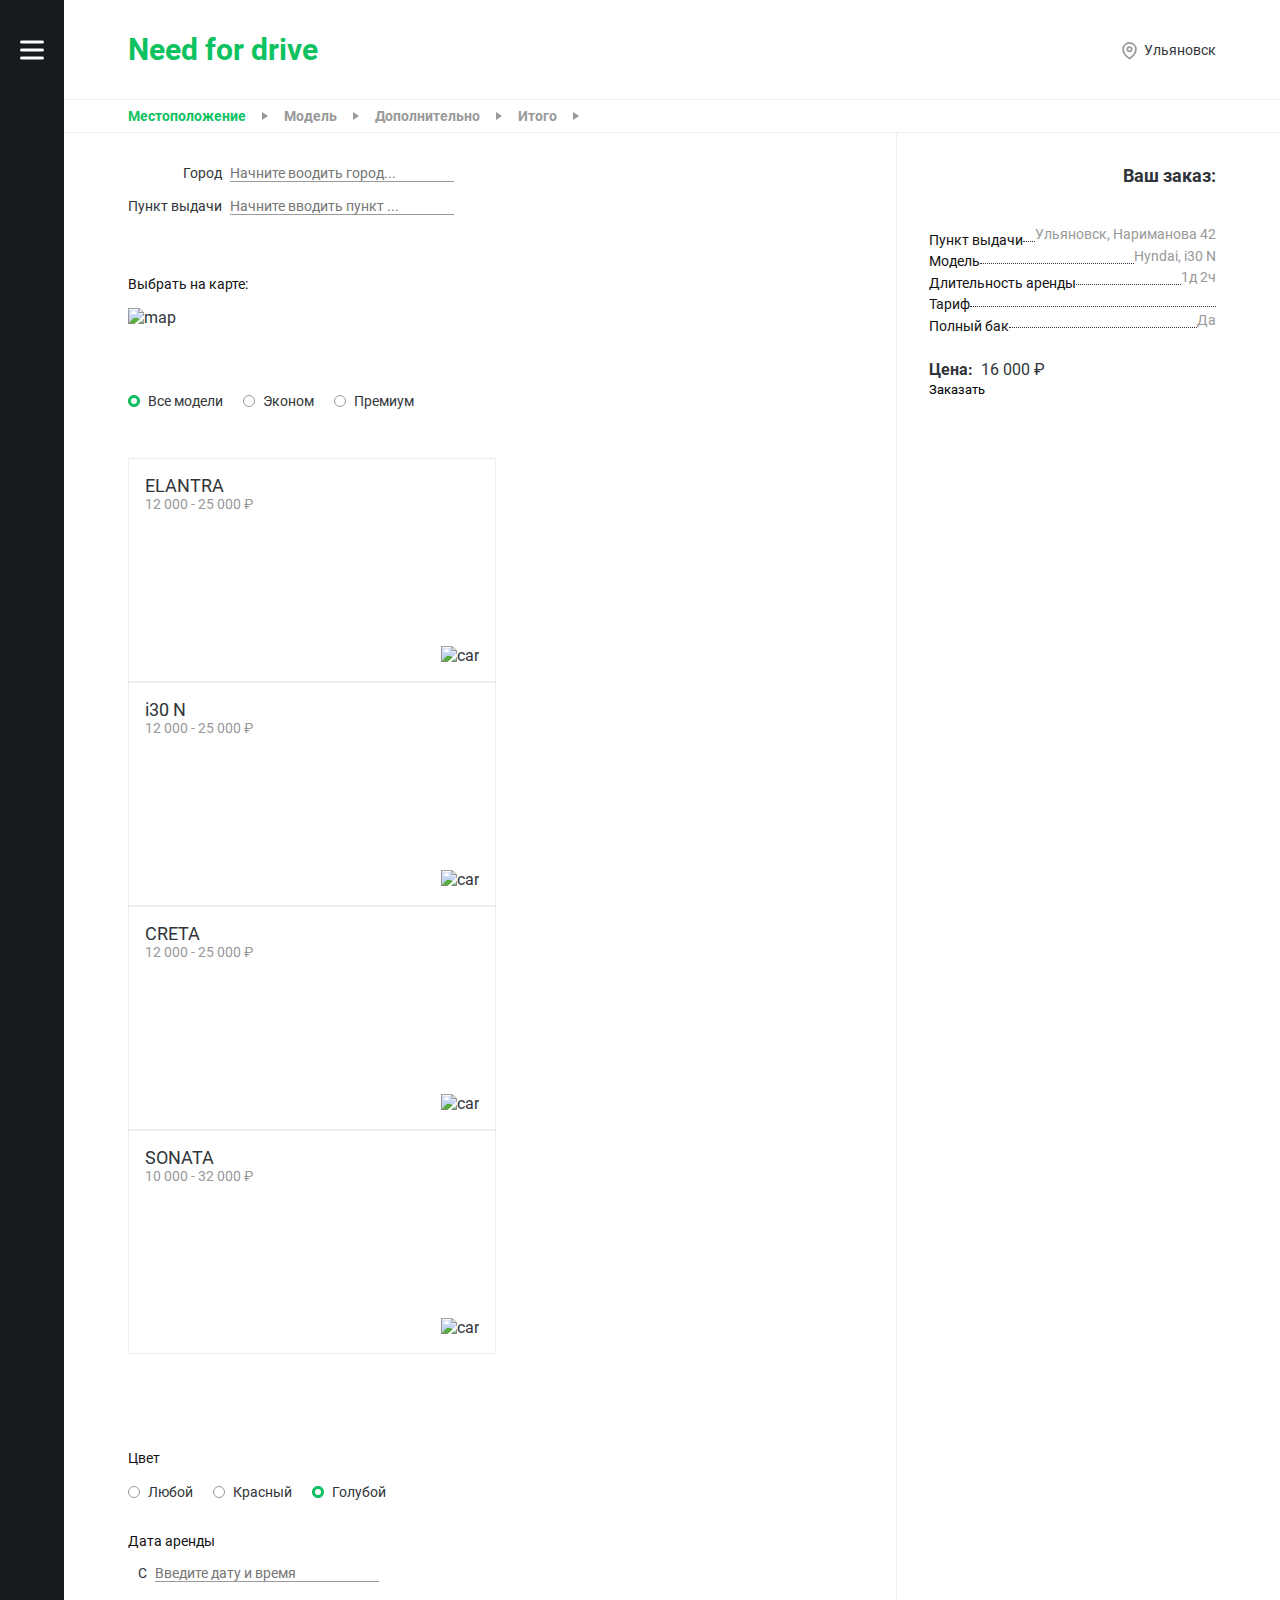
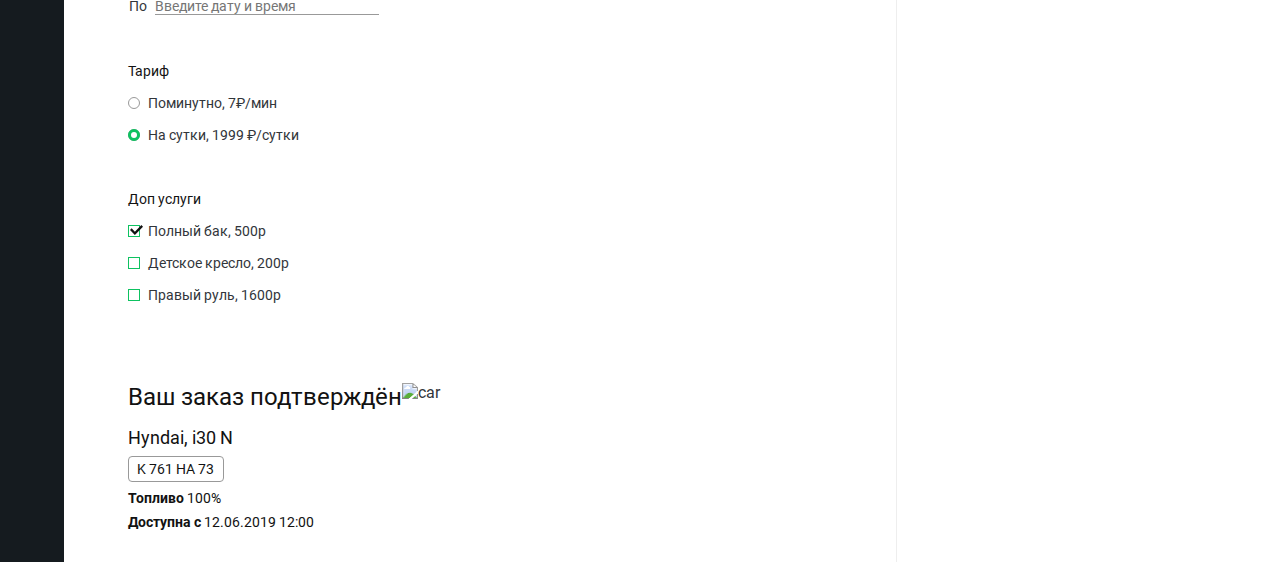
==== order.html @ 5c51f8cb "adding my files to my repository" ====
<!DOCTYPE html>
<html lang="ru">
  <head>
    <meta charset="UTF-8">
    <meta name="viewport" content="width=device-width, initial-scale=1.0">
    <meta http-equiv="X-UA-Compatible" content="ie=edge">
    <link href="./assets/images/favicon.ico" rel="shortcut icon" type="image/x-icon">
    <title>Сar sharing</title>
    <link rel="stylesheet" href="/./assets/styles/main.css">
  </head>
  <body>
    <div class="page">
      <div class="container">
        <div class="order">
          <div class="menu order__menu">
            <div class="menu__burger"><a class="menu__burger-button" href="#"><span class="menu__burger-lines"></span></a>
              <nav class="menu__burger-nav">
              </nav>
              <div class="menu__burger-overlay"></div>
            </div>
            <button class="menu__language-btn">
              <div class="menu__language"></div>
            </button>
          </div>
          <div class="order__main">
            <div class="header order__header">
              <div class="header__wrap">
                <div class="header__name">Need for drive</div>
                <div class="header__location-wrap">
                  <svg class="header__location-icon">
                    <use xlink:href="/./assets/sprite.svg#location-usage"></use>
                  </svg>
                  <div class="header__location">Ульяновск</div>
                </div>
              </div>
            </div>
            <div class="step order__step">
              <div class="step__wrapper"><a class="step__name step__name--active">Местоположение</a>
                <svg class="step__pointer">
                  <use xlink:href="/./assets/sprite.svg#Pointer-usage"></use>
                </svg>
              </div>
              <div class="step__wrapper"><a class="step__name">Модель</a>
                <svg class="step__pointer">
                  <use xlink:href="/./assets/sprite.svg#Pointer-usage"></use>
                </svg>
              </div>
              <div class="step__wrapper"><a class="step__name">Дополнительно</a>
                <svg class="step__pointer">
                  <use xlink:href="/./assets/sprite.svg#Pointer-usage"></use>
                </svg>
              </div>
              <div class="step__wrapper"><a class="step__name">Итого</a>
                <svg class="step__pointer">
                  <use xlink:href="/./assets/sprite.svg#Pointer-usage"></use>
                </svg>
              </div>
            </div>
            <div class="order__sections">
              <div class="search order__search">
                <div class="search__step search__step--active">
                  <form class="search__form-location">
                    <label>Город
                      <input class="search__city" type="search" placeholder="Начните воодить город..." name="city">
                    </label>
                    <label>Пункт выдачи
                      <input class="search__point" type="search" placeholder="Начните вводить пункт ..." name="point">
                    </label>
                  </form>
                  <div class="search__map-wrp">
                    <p class="search__map-text">Выбрать на карте:</p>
                    <div class="image search__map"><img src="source/static/assets/images/carsharing/map.png" alt="map "></div>
                  </div>
                </div>
                <div class="search__step">
                  <form class="search__form-car">
                    <input class="radio" type="radio" name="car" value="Все модели" id="all car" checked>
                    <label for="all car">Все модели</label>
                    <input class="radio" type="radio" name="car" value="Эконом" id="econom">
                    <label for="econom">Эконом</label>
                    <input class="radio" type="radio" name="car" value="Премиум" id="premium">
                    <label for="premium">Премиум</label>
                  </form>
                  <div class="search__catalog">
                    <div class="search__car">
                      <div class="search__car-name">ELANTRA</div>
                      <div class="search__car-price">12 000 - 25 000 ₽</div>
                      <div class="image search__car-image"><img src="source/static/assets/images/carsharing/catalog/image 1.png" alt="car"></div>
                    </div>
                    <div class="search__car">
                      <div class="search__car-name">i30 N</div>
                      <div class="search__car-price">12 000 - 25 000 ₽</div>
                      <div class="image search__car-image"><img src="source/static/assets/images/carsharing/catalog/image 2.png" alt="car"></div>
                    </div>
                    <div class="search__car">
                      <div class="search__car-name">CRETA</div>
                      <div class="search__car-price">12 000 - 25 000 ₽</div>
                      <div class="image search__car-image"><img src="source/static/assets/images/carsharing/catalog/image 3.png" alt="car"></div>
                    </div>
                    <div class="search__car">
                      <div class="search__car-name">SONATA</div>
                      <div class="search__car-price">10 000 - 32 000 ₽</div>
                      <div class="image search__car-image"><img src="source/static/assets/images/carsharing/catalog/image 4.png" alt="car"></div>
                    </div>
                  </div>
                </div>
                <div class="search__step">
                  <form class="search__additional">
                    <p>Цвет</p>
                    <div class="search__color">
                      <input class="radio" type="radio" name="color" value="Любой" id="all color">
                      <label for="all color">Любой</label>
                      <input class="radio" type="radio" name="color" value="Красный" id="red">
                      <label for="red">Красный</label>
                      <input class="radio" type="radio" name="color" value="Голубой" id="blue" checked>
                      <label for="blue">Голубой</label>
                    </div>
                    <p>Дата аренды</p>
                    <div class="search__date">
                      <label>C
                        <input class="search__city" type="datetime" placeholder="Введите дату и время" name="start">
                      </label>
                      <label>По
                        <input class="search__point" type="datetime" placeholder="Введите дату и время" name="finish">
                      </label>
                    </div>
                    <p>Тариф</p>
                    <div class="search__tariff"> 
                      <input class="radio" type="radio" name="tariff" value="Минутный" id="min">
                      <label for="min">Поминутно, 7₽/мин</label>
                      <input class="radio" type="radio" name="tariff" value="По суточно" id="day" checked>
                      <label for="day">На сутки, 1999 ₽/сутки</label>
                    </div>
                    <p>Доп услуги</p>
                    <div class="search__service">
                      <input class="checkbox" type="checkbox" id="full tank" checked>
                      <label for="full tank">Полный бак, 500р</label>
                      <input class="checkbox" type="checkbox" id="baby chair">
                      <label for="baby chair">Детское кресло, 200р</label>
                      <input class="checkbox" type="checkbox" id="right wheel">
                      <label for="right wheel">Правый руль, 1600р</label>
                    </div>
                  </form>
                </div>
                <div class="search__step">
                  <div class="search__order">
                    <div class="search__order-wrapper">
                      <div class="search__order-confirmation">Ваш заказ подтверждён</div>
                      <div class="search__order-model">Hyndai, i30 N</div>
                      <div class="search__order-number">K 761 HA 73</div>
                      <div class="search__order-tank"><b>Топливо</b> 100%</div>
                      <div class="search__order-date"><b>Доступна с</b> 12.06.2019 12:00</div>
                    </div>
                    <div class="image search__order-image"><img src="source/static/assets/images/carsharing/catalog/image 2.png" alt="car"></div>
                  </div>
                </div>
              </div>
              <div class="conclusion order__conclusion">
                <div class="conclusion__title">Ваш заказ:</div>
                <ul>
                  <div class="conclusion__items">
                    <li><span class="conclusion__item">Пункт выдачи</span><span class="conclusion__location">Ульяновск, Нариманова 42</span></li>
                    <li><span class="conclusion__item">Модель</span><span class="conclusion__model">Hyndai, i30 N</span></li>
                    <li><span class="conclusion__item">Длительность аренды</span><span class="conclusion__time">1д 2ч</span></li>
                    <li><span class="conclusion__item">Тариф</span><span class="conclusion__tariff"></span></li>
                    <li><span class="conclusion__item">Полный бак</span><span class="conclusion__tank">Да</span></li>
                  </div>
                </ul>
                <div class="conclusion__price-wrp">
                  <p class="conclusion__price-text">Цена:</p>
                  <div class="conclusion__price">16 000 ₽</div>
                </div>
                <button class="button conclusion__button"><span class="button__text">Заказать</span></button>
              </div>
            </div>
          </div>
        </div>
      </div>
    </div>
    <script type="text/javascript" src="/./assets/scripts/main.bundle.js" async defer></script>
  </body>
</html>
---- assets/styles/main.css ----
.swiper-container{margin-left:auto;margin-right:auto;position:relative;overflow:hidden;z-index:1}.swiper-container .swiper-notification{position:absolute;left:0;top:0;pointer-events:none;opacity:0;z-index:-1000}.swiper-wrapper{position:relative;width:100%;height:100%;z-index:1;display:-ms-flexbox;display:flex;transition-property:transform;box-sizing:content-box;transform:translate3d(0, 0, 0)}.swiper-slide{-ms-flex-negative:0;flex-shrink:0;width:100%;height:100%;position:relative}.swiper-container-no-flexbox .swiper-slide{float:left}.swiper-container-vertical>.swiper-wrapper{-ms-flex-direction:column;flex-direction:column}.swiper-container-android .swiper-slide{transform:translate3d(0, 0, 0)}.swiper-container-multirow>.swiper-wrapper{-ms-flex-wrap:wrap;flex-wrap:wrap}.swiper-container-free-mode>.swiper-wrapper{transition-timing-function:ease-out;margin:0 auto}.swiper-container-autoheight{height:auto}.swiper-container-autoheight .swiper-slide{height:auto}.swiper-container-autoheight .swiper-wrapper{-ms-flex-align:start;align-items:flex-start;transition-property:transform, height}.swiper-wp8-horizontal{-ms-touch-action:pan-y;touch-action:pan-y}.swiper-wp8-vertical{-ms-touch-action:pan-x;touch-action:pan-x}.swiper-pagination-progress{background:rgba(0,0,0,0.25);position:absolute}.swiper-pagination-progress .swiper-pagination-progressbar{background:#007aff;position:absolute;left:0;top:0;width:100%;height:100%;-ms-transform:scale(0);transform:scale(0);-ms-transform-origin:left top;transform-origin:left top}.swiper-container-rtl .swiper-pagination-progress .swiper-pagination-progressbar{-ms-transform-origin:right top;transform-origin:right top}.swiper-container-horizontal>.swiper-pagination-progress{width:100%;height:4px;left:0;top:0}.swiper-container-vertical>.swiper-pagination-progress{width:4px;height:100%;left:0;top:0}.swiper-pagination-progress.swiper-pagination-white{background:rgba(255,255,255,0.5)}.swiper-pagination-progress.swiper-pagination-white .swiper-pagination-progressbar{background:#fff}.swiper-pagination-progress.swiper-pagination-black .swiper-pagination-progressbar{background:#000}.swiper-container-3d .swiper-wrapper,.swiper-container-3d .swiper-slide,.swiper-container-3d .swiper-slide-shadow-left,.swiper-container-3d .swiper-slide-shadow-right,.swiper-container-3d .swiper-slide-shadow-top,.swiper-container-3d .swiper-slide-shadow-bottom,.swiper-container-3d .swiper-cube-shadow{transform-style:preserve-3d}.swiper-container-3d .swiper-slide-shadow-left,.swiper-container-3d .swiper-slide-shadow-right,.swiper-container-3d .swiper-slide-shadow-top,.swiper-container-3d .swiper-slide-shadow-bottom{position:absolute;left:0;top:0;width:100%;height:100%;pointer-events:none;z-index:10}.swiper-container-3d .swiper-slide-shadow-left{background-image:linear-gradient(to left, rgba(0,0,0,0.5), rgba(0,0,0,0))}.swiper-container-3d .swiper-slide-shadow-right{background-image:linear-gradient(to right, rgba(0,0,0,0.5), rgba(0,0,0,0))}.swiper-container-3d .swiper-slide-shadow-top{background-image:linear-gradient(to top, rgba(0,0,0,0.5), rgba(0,0,0,0))}.swiper-container-3d .swiper-slide-shadow-bottom{background-image:linear-gradient(to bottom, rgba(0,0,0,0.5), rgba(0,0,0,0))}.swiper-container-coverflow .swiper-wrapper{-ms-perspective:1200}.swiper-zoom-container{width:100%;height:100%;display:-ms-flexbox;display:flex;-ms-flex-pack:center;justify-content:center;-ms-flex-align:center;align-items:center;text-align:center}.swiper-zoom-container>img,.swiper-zoom-container>svg,.swiper-zoom-container>canvas{max-width:100%;max-height:100%;object-fit:contain}.swiper-scrollbar{border-radius:0.625rem;position:relative;-ms-touch-action:none;background:rgba(0,0,0,0.1)}.swiper-container-horizontal>.swiper-scrollbar{position:absolute;left:1%;bottom:3px;z-index:50;height:5px;width:98%}.swiper-container-vertical>.swiper-scrollbar{position:absolute;right:3px;top:1%;z-index:50;width:5px;height:98%}.swiper-scrollbar-drag{height:100%;width:100%;position:relative;background:rgba(0,0,0,0.5);border-radius:0.625rem;left:0;top:0}.swiper-scrollbar-cursor-drag{cursor:move}.swiper-lazy-preloader{width:2.625rem;height:2.625rem;position:absolute;left:50%;top:50%;margin-left:-21px;margin-top:-21px;z-index:10;-ms-transform-origin:50%;transform-origin:50%;animation:swiper-preloader-spin 1s steps(12, end) infinite}.swiper-lazy-preloader::after{display:block;content:"";width:100%;height:100%;background-image:url("data:image/svg+xml;charset=utf-8,%3Csvg%20viewBox%3D'0%200%20120%20120'%20xmlns%3D'http%3A%2F%2Fwww.w3.org%2F2000%2Fsvg'%20xmlns%3Axlink%3D'http%3A%2F%2Fwww.w3.org%2F1999%2Fxlink'%3E%3Cdefs%3E%3Cline%20id%3D'l'%20x1%3D'60'%20x2%3D'60'%20y1%3D'7'%20y2%3D'27'%20stroke%3D'%236c6c6c'%20stroke-width%3D'11'%20stroke-linecap%3D'round'%2F%3E%3C%2Fdefs%3E%3Cg%3E%3Cuse%20xlink%3Ahref%3D'%23l'%20opacity%3D'.27'%2F%3E%3Cuse%20xlink%3Ahref%3D'%23l'%20opacity%3D'.27'%20transform%3D'rotate(30%2060%2C60)'%2F%3E%3Cuse%20xlink%3Ahref%3D'%23l'%20opacity%3D'.27'%20transform%3D'rotate(60%2060%2C60)'%2F%3E%3Cuse%20xlink%3Ahref%3D'%23l'%20opacity%3D'.27'%20transform%3D'rotate(90%2060%2C60)'%2F%3E%3Cuse%20xlink%3Ahref%3D'%23l'%20opacity%3D'.27'%20transform%3D'rotate(120%2060%2C60)'%2F%3E%3Cuse%20xlink%3Ahref%3D'%23l'%20opacity%3D'.27'%20transform%3D'rotate(150%2060%2C60)'%2F%3E%3Cuse%20xlink%3Ahref%3D'%23l'%20opacity%3D'.37'%20transform%3D'rotate(180%2060%2C60)'%2F%3E%3Cuse%20xlink%3Ahref%3D'%23l'%20opacity%3D'.46'%20transform%3D'rotate(210%2060%2C60)'%2F%3E%3Cuse%20xlink%3Ahref%3D'%23l'%20opacity%3D'.56'%20transform%3D'rotate(240%2060%2C60)'%2F%3E%3Cuse%20xlink%3Ahref%3D'%23l'%20opacity%3D'.66'%20transform%3D'rotate(270%2060%2C60)'%2F%3E%3Cuse%20xlink%3Ahref%3D'%23l'%20opacity%3D'.75'%20transform%3D'rotate(300%2060%2C60)'%2F%3E%3Cuse%20xlink%3Ahref%3D'%23l'%20opacity%3D'.85'%20transform%3D'rotate(330%2060%2C60)'%2F%3E%3C%2Fg%3E%3C%2Fsvg%3E");background-position:50%;background-size:100%;background-repeat:no-repeat}.swiper-lazy-preloader-white::after{background-image:url("data:image/svg+xml;charset=utf-8,%3Csvg%20viewBox%3D'0%200%20120%20120'%20xmlns%3D'http%3A%2F%2Fwww.w3.org%2F2000%2Fsvg'%20xmlns%3Axlink%3D'http%3A%2F%2Fwww.w3.org%2F1999%2Fxlink'%3E%3Cdefs%3E%3Cline%20id%3D'l'%20x1%3D'60'%20x2%3D'60'%20y1%3D'7'%20y2%3D'27'%20stroke%3D'%23fff'%20stroke-width%3D'11'%20stroke-linecap%3D'round'%2F%3E%3C%2Fdefs%3E%3Cg%3E%3Cuse%20xlink%3Ahref%3D'%23l'%20opacity%3D'.27'%2F%3E%3Cuse%20xlink%3Ahref%3D'%23l'%20opacity%3D'.27'%20transform%3D'rotate(30%2060%2C60)'%2F%3E%3Cuse%20xlink%3Ahref%3D'%23l'%20opacity%3D'.27'%20transform%3D'rotate(60%2060%2C60)'%2F%3E%3Cuse%20xlink%3Ahref%3D'%23l'%20opacity%3D'.27'%20transform%3D'rotate(90%2060%2C60)'%2F%3E%3Cuse%20xlink%3Ahref%3D'%23l'%20opacity%3D'.27'%20transform%3D'rotate(120%2060%2C60)'%2F%3E%3Cuse%20xlink%3Ahref%3D'%23l'%20opacity%3D'.27'%20transform%3D'rotate(150%2060%2C60)'%2F%3E%3Cuse%20xlink%3Ahref%3D'%23l'%20opacity%3D'.37'%20transform%3D'rotate(180%2060%2C60)'%2F%3E%3Cuse%20xlink%3Ahref%3D'%23l'%20opacity%3D'.46'%20transform%3D'rotate(210%2060%2C60)'%2F%3E%3Cuse%20xlink%3Ahref%3D'%23l'%20opacity%3D'.56'%20transform%3D'rotate(240%2060%2C60)'%2F%3E%3Cuse%20xlink%3Ahref%3D'%23l'%20opacity%3D'.66'%20transform%3D'rotate(270%2060%2C60)'%2F%3E%3Cuse%20xlink%3Ahref%3D'%23l'%20opacity%3D'.75'%20transform%3D'rotate(300%2060%2C60)'%2F%3E%3Cuse%20xlink%3Ahref%3D'%23l'%20opacity%3D'.85'%20transform%3D'rotate(330%2060%2C60)'%2F%3E%3C%2Fg%3E%3C%2Fsvg%3E")}@keyframes swiper-preloader-spin{100%{transform:rotate(360deg)}}.swiper-button-prev{left:1.125rem}.swiper-button-next{right:1.125rem}.swiper-button-prev,.swiper-button-next{position:absolute;top:calc(50% - 2rem);display:-ms-flexbox;display:flex;-ms-flex-pack:center;justify-content:center;-ms-flex-align:center;align-items:center;width:2.5rem;height:2.5rem;padding:0;border-radius:50%;cursor:pointer;transition:0.4s;background-color:#f06842;z-index:2}.swiper-button-prev svg,.swiper-button-next svg{display:block;stroke:#fff}.swiper-button-prev:hover,.swiper-button-next:hover{background-color:#fb5021}.swiper-button-prev.swiper-button-disabled,.swiper-button-next.swiper-button-disabled{display:none;cursor:auto;pointer-events:none}.swiper-button-disabled{cursor:auto;pointer-events:none}.swiper-pagination{width:100%;height:0.5625rem;display:-ms-flexbox;display:flex;-ms-flex-pack:center;justify-content:center;-ms-flex-align:center;align-items:center;text-align:center;transition:300ms;transform:translate3d(0, 0, 0);z-index:10}.swiper-pagination.swiper-pagination-hidden{opacity:0}.swiper-pagination-bullets{display:-ms-flexbox;display:flex;-ms-flex-pack:center;justify-content:center;-ms-flex-align:center;align-items:center}.swiper-pagination-bullet{position:relative;display:-ms-flexbox;display:flex;width:0.625rem;height:0.625rem;border-radius:50%;margin-bottom:1.875rem;background-color:#7198d4;transition:0.4s;cursor:pointer;outline:none;opacity:0.5}.swiper-pagination-bullet::after{content:'';position:absolute;top:50%;left:50%;width:1rem;height:1rem;border:2px solid transparent;border-radius:50%;-ms-transform:translate(-50%, -50%);transform:translate(-50%, -50%);transition:0.4s}.swiper-pagination-bullet:last-of-type{margin:0}.swiper-pagination-bullet:hover{background-color:#f27069}.swiper-pagination-bullet:hover::after{border-color:#f27069}.swiper-pagination-bullet.swiper-pagination-bullet-active{background-color:#f27069;opacity:1}.swiper-pagination-bullet.swiper-pagination-bullet-active::after{border-color:#f27069}button.swiper-pagination-bullet{border:none;margin:0;padding:0;box-shadow:none;-webkit-appearance:none;-moz-appearance:none;appearance:none}.swiper-pagination-clickable .swiper-pagination-bullet{cursor:pointer}.swiper-pagination-white .swiper-pagination-bullet{background:#fff}.swiper-container-vertical>.swiper-pagination-bullets{right:0.625rem;top:50%;transform:translate3d(0, -50%, 0)}.swiper-container-vertical>.swiper-pagination-bullets .swiper-pagination-bullet{margin:5px 0;display:block}.swiper-pagination-fraction{color:#a4a4a4;font-size:1rem}.swiper-pagination-fraction span{margin:0 .125rem}.swiper-pagination-fraction .swiper-pagination-current{font-size:1.125rem;color:#4d7abf}.swiper-button-disabled{pointer-events:none;opacity:0.4}@font-face{font-family:'BaronNeue';src:url(./../../assets/fonts/BaronNeue.woff) format("woff"),url(./../../assets/fonts/BaronNeue.ttf) format("truetype");font-style:normal;font-weight:400}@font-face{font-family:'BaronNeue';src:url(./../../assets/fonts/BaronNeueBold.woff) format("woff"),url(./../../assets/fonts/BaronNeueBold.ttf) format("truetype");font-style:Bold;font-weight:600}@font-face{font-family:'Lato';src:url(./../../assets/fonts/Lato-Regular.woff) format("woff"),url(./../../assets/fonts/Lato-Regular.ttf) format("truetype");font-style:normal;font-weight:400}@font-face{font-family:'Lato';src:url(./../../assets/fonts/Lato-Bold.woff) format("woff"),url(./../../assets/fonts/Lato-Bold.ttf) format("truetype");font-style:Bold;font-weight:600}@font-face{font-family:'Roboto';src:url(./../../assets/fonts/Roboto-Regular.woff) format("woff"),url(./../../assets/fonts/Roboto-Regular.woff) format("woff2"),url(./../../assets/fonts/Roboto-Regular.ttf) format("truetype");font-style:normal;font-weight:400}@font-face{font-family:'Roboto';src:url(./../../assets/fonts/Roboto-Italic.woff) format("woff"),url(./../../assets/fonts/Roboto-Italic.woff) format("woff2"),url(./../../assets/fonts/Roboto-Italic.ttf) format("truetype");font-style:Italic;font-weight:400}@font-face{font-family:'Roboto';src:url(./../../assets/fonts/Roboto-Medium.woff) format("woff"),url(./../../assets/fonts/Roboto-Medium.woff) format("woff2"),url(./../../assets/fonts/Roboto-Medium.ttf) format("truetype");font-style:normal;font-weight:500}@font-face{font-family:'Roboto';src:url(./../../assets/fonts/Roboto-Bold.woff) format("woff"),url(./../../assets/fonts/Roboto-Bold.woff) format("woff2"),url(./../../assets/fonts/Roboto-Bold.ttf) format("truetype");font-style:Bold;font-weight:600}*{padding:0;margin:0;box-sizing:border-box;-webkit-print-color-adjust:exact;-webkit-tap-highlight-color:transparent;outline:0}*::after,*::before{box-sizing:border-box}html{font-size:16px}body{display:-ms-flexbox;display:flex;-ms-flex-direction:column;flex-direction:column;min-height:100vh;font-family:"Roboto",Arial,sans-serif,Helvetica,sans-serif;-webkit-font-smoothing:antialiased;text-rendering:optimizeLegibility;color:#31353a}a{text-decoration:none;outline:0;color:#31353a;cursor:pointer;transition:color 0.4s ease}ol,ul{list-style:none}img{display:block}button,input,textarea,select{background-color:transparent;font-family:"Roboto",Arial,sans-serif;border:0;border-radius:0;outline:0;transition:border 0.4s ease, color 0.4s ease;cursor:pointer}svg{display:block;width:100%;height:100%;transition:fill 0.4s ease, stroke 0.4s ease;pointer-events:none}.page{-ms-flex:1 0 auto;flex:1 0 auto;overflow:hidden}.menu .menu__language-btn{display:none}.menu .menu__language{display:none}.menu .menu__burger-button{position:fixed;top:1.3125rem;left:1rem;z-index:30;width:2rem;height:2rem}.menu .menu__burger-lines{position:absolute;width:1.5rem;height:.1875rem;background-color:#121212;top:50%;left:50%;-ms-transform:translate(-50%, -50%);transform:translate(-50%, -50%);border-radius:.5rem}.menu .menu__burger-lines::after{position:absolute;content:"";width:1.5rem;height:.1875rem;background-color:#121212;top:.5rem;border-radius:.5rem}.menu .menu__burger-lines::before{position:absolute;content:"";width:1.5rem;height:.1875rem;background-color:#121212;top:-.5rem;border-radius:.5rem}.menu .menu__burger.menu__burger--active .menu__burger-lines{background-color:transparent}.menu .menu__burger.menu__burger--active .menu__burger-lines::before{top:0;-ms-transform:rotate(45deg);transform:rotate(45deg)}.menu .menu__burger.menu__burger--active .menu__burger-lines::after{top:0;-ms-transform:rotate(-45deg);transform:rotate(-45deg)}.menu .menu__burger-nav{padding-top:5rem;position:fixed;z-index:20;display:-ms-flexbox;display:flex;-ms-flex-flow:column;flex-flow:column;height:100%;background-color:#111518;overflow-y:auto;left:-100%}.menu .menu__burger.menu__burger--active .menu__burger-nav{left:0;top:0}.menu .menu__burger-link{padding:1.875rem;font-size:2rem;line-height:2.3125rem;color:#FFFFFF;text-transform:uppercase}.menu .menu__burger-link:hover{color:#0EC261;transition:border 0.4s ease, color 0.4s ease}.menu .menu__burger-overlay{display:none;position:fixed;top:0;left:0;width:100vw;height:100vh;z-index:10}.menu .menu__burger.menu__burger--active .menu__burger-overlay{display:block;background:rgba(21,27,31,0.81)}.carsharing .carsharing__menu{position:absolute;top:1rem;left:1rem;stroke:#121212}.carsharing .carsharing__content{min-height:100%;display:-ms-flexbox;display:flex;-ms-flex-direction:column;flex-direction:column;-ms-flex-pack:justify;justify-content:space-between}.carsharing .carsharing__slider{display:none}.content{background:#FFFFFF;padding:1rem;width:100%}.content .content__menu-btn{width:2rem;height:2rem}.content .content__main{margin-top:2rem}.content .content__title{font-size:2rem;line-height:100%;font-weight:600;color:#121212}.content .content__subtitle{margin-top:.375rem;font-size:2rem;line-height:100%;color:#0EC261;font-weight:600}.content .content__text{font-size:1.125rem;line-height:1.3125rem;margin-top:1rem;color:#999999;font-weight:300}.content .content__btn{position:absolute;left:0;right:0;height:3.125rem;width:100%;margin-top:2rem;background:linear-gradient(90deg, #0EC261 2.61%, #039F67 112.6%);transition:background 1s ease}.content .content__btn:hover{background:linear-gradient(90deg, #0B934A 2.61%, #026E47 112.6%)}.content .content__btn-text{font-size:1.125rem;line-height:1.3125rem;text-align:center;color:#FFFFFF;font-weight:500}.content .content__footer{position:absolute;left:0;bottom:0;width:100%;height:4.5rem;background:#151B1F;padding:1rem;text-align:end}.content .content__number{font-size:.8125rem;line-height:.9375rem;color:#0EC261;margin-bottom:.5rem;transition:color 1s ease}.content .content__number:hover{color:#EEEEEE;transition:color 1s ease}.content .content__copyright{font-size:.8125rem;line-height:.9375rem;color:#EEEEEE}.slider .slider__wrapper{position:relative;overflow:hidden;height:100%}.slider .slider__items{display:-ms-flexbox;display:flex;transition:transform 0.7s ease;height:100%}.slider .slider__item{-ms-flex:0 0 100%;flex:0 0 100%;max-width:100%;display:-ms-flexbox;display:flex;-ms-flex-align:center;align-items:center}.slider .slider__image{position:absolute;left:0;bottom:0;right:0;top:0;z-index:-1}.slider .slider__content{padding:0 4rem}.slider .slider__btn{height:3rem;width:10.25rem;background:linear-gradient(90deg, #13493F 0%, #0C7B1B 100%);border-radius:.25rem;margin-top:2rem}.slider .slider__btn-text{font-size:1.125rem;line-height:1.3125rem;color:#EEEEEE}.slider .slider__indicators{position:absolute;right:0;bottom:2rem;left:0;z-index:15;display:-ms-flexbox;display:flex;-ms-flex-pack:center;justify-content:center;padding-left:0;margin-right:15%;margin-left:15%;list-style:none;margin-top:0;margin-bottom:0}.slider .slider__indicators li{box-sizing:content-box;-ms-flex:0 1 auto;flex:0 1 auto;width:8px;height:8px;border-radius:50%;margin-right:3px;margin-left:3px;text-indent:-999px;cursor:pointer;background-color:#EEEEEE;background-clip:padding-box;border-top:10px solid transparent;border-bottom:10px solid transparent}.slider .slider__indicators li.active{background-color:#0EC261}.slider .img-fluid{display:inline-block;height:auto;max-width:100%}.slider .slider__control{position:absolute;top:50%;-ms-flex-align:center;align-items:center;-ms-flex-pack:center;justify-content:center;width:4rem;color:#fff;text-align:center;height:100%;-ms-transform:translateY(-50%);transform:translateY(-50%);fill:none;display:-ms-flexbox;display:flex}.slider .slider__control_show{display:-ms-flexbox;display:flex}.slider .slider__control:hover,.slider .slider__control:focus{color:#fff;text-decoration:none;outline:0;opacity:0.9;background:#0EC261;opacity:0.2}.slider .slider__control_prev{left:0}.slider .slider__control_next{right:0}.slider .slider__control::before{content:'';display:inline-block;width:20px;height:20px;background:transparent no-repeat center center;background-size:100% 100%}.slider .slider__arrow{width:.5rem;height:1.125rem}.image img{height:100%;width:auto;max-width:100%;object-fit:cover}.header .header__wrap{text-align:end}.header .header__name{color:#0EC261;font-size:1.875rem;line-height:2.1875rem;font-weight:600}.header .header__location-wrap{display:-ms-flexbox;display:flex;-ms-flex-pack:end;justify-content:flex-end;margin-top:.625rem}.header .header__location-icon{height:1.125rem;width:.9375rem;margin-right:.4375rem;fill:none}.header .header__location{font-size:.875rem;line-height:1rem}.order{display:-ms-flexbox;display:flex}.order .order__main{width:100%}.order .order__header{padding:2rem 4rem}.order .order__sections{display:-ms-flexbox;display:flex}.order .order__conclusion{min-width:24rem;border-left:1px solid #EEEEEE}.order .order__menu{padding:2rem .5rem}.step{display:-ms-flexbox;display:flex;border-bottom:1px solid #EEEEEE;border-top:1px solid #EEEEEE;padding:.5rem 4rem}.step .step__wrapper{display:-ms-flexbox;display:flex;-ms-flex-align:center;align-items:center}.step .step__pointer{width:.375rem;height:.5rem;margin-right:1rem}.step .step__name{font-size:.875rem;line-height:1rem;font-weight:600;margin-right:1rem;color:#999999}.step .step__name.step__name--active{color:#0EC261}.search{padding:0 4rem}.search label{font-size:.875rem;line-height:1rem;margin-bottom:1rem;margin-right:1rem}.search .search__step{padding:2rem 0}.search .search__form-location{display:-ms-flexbox;display:flex;-ms-flex-direction:column;flex-direction:column;text-align:end;width:342px}.search .search__city{border-bottom:1px solid #999999;width:14rem;font-size:.875rem;line-height:1rem;margin-left:.3125rem}.search .search__point{border-bottom:1px solid #999999;width:14rem;font-size:.875rem;line-height:1rem;margin-left:.3125rem}.search .search__map-text{margin-top:2.8125rem;margin-bottom:1rem}.search .radio{position:absolute;z-index:-1;opacity:0;margin:10px 0 0 7px}.search .radio+label{position:relative;padding:0 0 0 20px;cursor:pointer}.search .radio+label:before{content:'';position:absolute;top:2px;left:0;width:12px;height:12px;border-radius:50%;background:#ffffff;border:1px solid #999999}.search .radio+label:after{content:'';position:absolute;top:2px;left:0px;width:12px;height:12px;border-radius:50%;background:#ffffff;border:3px solid #0EC261;opacity:0;transition:.2s}.search .radio:checked+label:after{opacity:1}.search .checkbox{position:absolute;z-index:-1;opacity:0;margin:10px 0 0 20px}.search .checkbox+label{position:relative;padding:0 0 0 20px;cursor:pointer}.search .checkbox+label:before{content:'';position:absolute;top:2px;left:0;width:12px;height:12px;border:1px solid #0EC261;background:#ffffff;transition:.2s}.search .checkbox+label:after{content:'';position:absolute;top:2px;left:2px;width:13px;height:10px;transition:.2s;background:url("./../.././assets/sprite.svg#view-checkbox-usage") no-repeat;display:none}.search .checkbox:checked+label:after{display:block}.search .search__catalog{display:-ms-flexbox;display:flex;-ms-flex-wrap:wrap;flex-wrap:wrap;margin-top:3rem}.search .search__car{min-width:368px;min-height:224px;border:1px solid #EEEEEE;padding:1rem;position:relative}.search .search__car-name{font-size:1.125rem;line-height:1.3125rem}.search .search__car-price{font-size:.875rem;line-height:1rem;color:#999999}.search .search__car-image{position:absolute;bottom:1rem;right:1rem}.search .search__date{display:-ms-flexbox;display:flex;-ms-flex-direction:column;flex-direction:column;width:16.6875rem;text-align:end}.search .search__tariff{display:-ms-flexbox;display:flex;-ms-flex-direction:column;flex-direction:column}.search p{margin-bottom:1rem;margin-top:2rem;font-size:.875rem;line-height:1rem;color:#121212}.search .search__service{display:-ms-flexbox;display:flex;-ms-flex-direction:column;flex-direction:column}.search .search__order{display:-ms-flexbox;display:flex;-ms-flex-wrap:wrap;flex-wrap:wrap;-ms-flex-negative:0;flex-shrink:0}.search .search__order-confirmation{font-size:1.5rem;line-height:1.75rem;color:#121212}.search .search__order-model{font-size:1.125rem;line-height:1.3125rem;color:#121212;margin-top:1rem}.search .search__order-number{font-size:.875rem;line-height:1rem;color:#121212;margin-top:.5rem;border:1px solid #999999;box-sizing:border-box;border-radius:4px;width:6rem;padding:.25rem .5rem}.search .search__order-tank{font-size:.875rem;line-height:1rem;color:#121212;margin-top:.5rem}.search .search__order-date{font-size:.875rem;line-height:1rem;color:#121212;margin-top:.5rem}.search .search__order-image{min-width:7.25rem}.conclusion{padding:2rem 4rem 2rem 2rem}.conclusion .conclusion__title{font-size:1.125rem;line-height:1.3125rem;text-align:end;font-weight:600}.conclusion .conclusion__items{margin-top:2.5rem}.conclusion .conclusion__item{font-size:.875rem;line-height:1rem;color:#121212}.conclusion .conclusion__location{font-size:.875rem;line-height:1rem;color:#999999}.conclusion .conclusion__model{font-size:.875rem;line-height:1rem;color:#999999}.conclusion .conclusion__time{font-size:.875rem;line-height:1rem;color:#999999}.conclusion .conclusion__tariff{font-size:.875rem;line-height:1rem;color:#999999}.conclusion .conclusion__tank{font-size:.875rem;line-height:1rem;color:#999999}.conclusion ul li{clear:both}.conclusion ul li span:first-child{float:left;padding:0.4em 0 0;margin:0}.conclusion ul li span+span{float:right;padding:0 0 0.4em;margin:0}.conclusion ul li:after{content:"";display:block;overflow:hidden;height:1em;border-bottom:1px dotted}.conclusion .conclusion__price-wrp{clear:both;display:-ms-flexbox;display:flex;margin-top:2rem}.conclusion .conclusion__price-text{font-weight:600;margin-right:.5rem}@media (min-width: 768px){.menu{background:#151B1F;display:-ms-flexbox;display:flex;-ms-flex-align:end;align-items:flex-end}.menu .menu__language-btn{display:block;width:3rem;height:3rem;border-radius:50%}.menu .menu__language-btn:hover{border:1px solid #EEEEEE}.menu .menu__language-btn:hover .menu__language{color:#EEEEEE}.menu .menu__language{display:block;color:#0EC261;text-shadow:0px 4px 4px rgba(0,0,0,0.25);font-weight:bold;font-size:.8125rem;line-height:.9375rem}.menu .menu__burger-button{top:2.125rem}.menu .menu__burger-lines{background-color:#ffffff}.menu .menu__burger-lines::after{background-color:#ffffff}.menu .menu__burger-lines::before{background-color:#ffffff}.carsharing{display:-ms-flexbox;display:flex;height:100vh}.carsharing .carsharing__menu{position:relative;top:0;left:0;padding:2rem .5rem;stroke:#ffffff}.content{padding:2rem}.content .content__title{font-size:4.375rem;line-height:100%}.content .content__subtitle{font-size:4.375rem;line-height:4.125rem}.content .content__text{font-size:1.625rem;line-height:1.875rem}.content .content__btn{position:relative;width:15.625rem;border-radius:.5rem;margin-top:3.75rem}.content .content__footer{background:#FFFFFF;position:relative;display:-ms-flexbox;display:flex;-ms-flex-pack:justify;justify-content:space-between;padding:0;-ms-flex-align:end;align-items:flex-end}.content .content__number{color:#121212;-ms-flex-order:2;order:2}.content .content__copyright{color:#999999;-ms-flex-order:1;order:1}.header{display:-ms-flexbox;display:flex;-ms-flex-pack:justify;justify-content:space-between}.header .header__wrap{display:-ms-flexbox;display:flex;width:100%;-ms-flex-pack:justify;justify-content:space-between}}@media (min-width: 1024px){.carsharing .carsharing__slider{display:block;position:relative;overflow:hidden;min-width:25.625rem;margin-left:auto;margin-right:auto;width:calc(100% - 410px)}.slider .slider__title{font-size:2rem;line-height:2.3125rem;color:#FFFFFF}.slider .slider__text{font-size:22px;line-height:100%;color:#EEEEEE;margin-top:.5rem}}@media (min-width: 1280px){.container{max-width:160rem;margin:0 auto}.slider .slider__title{font-size:2.5rem;line-height:2.9375rem;color:#FFFFFF}.slider .slider__text{font-size:24px;line-height:90%;color:#EEEEEE}}
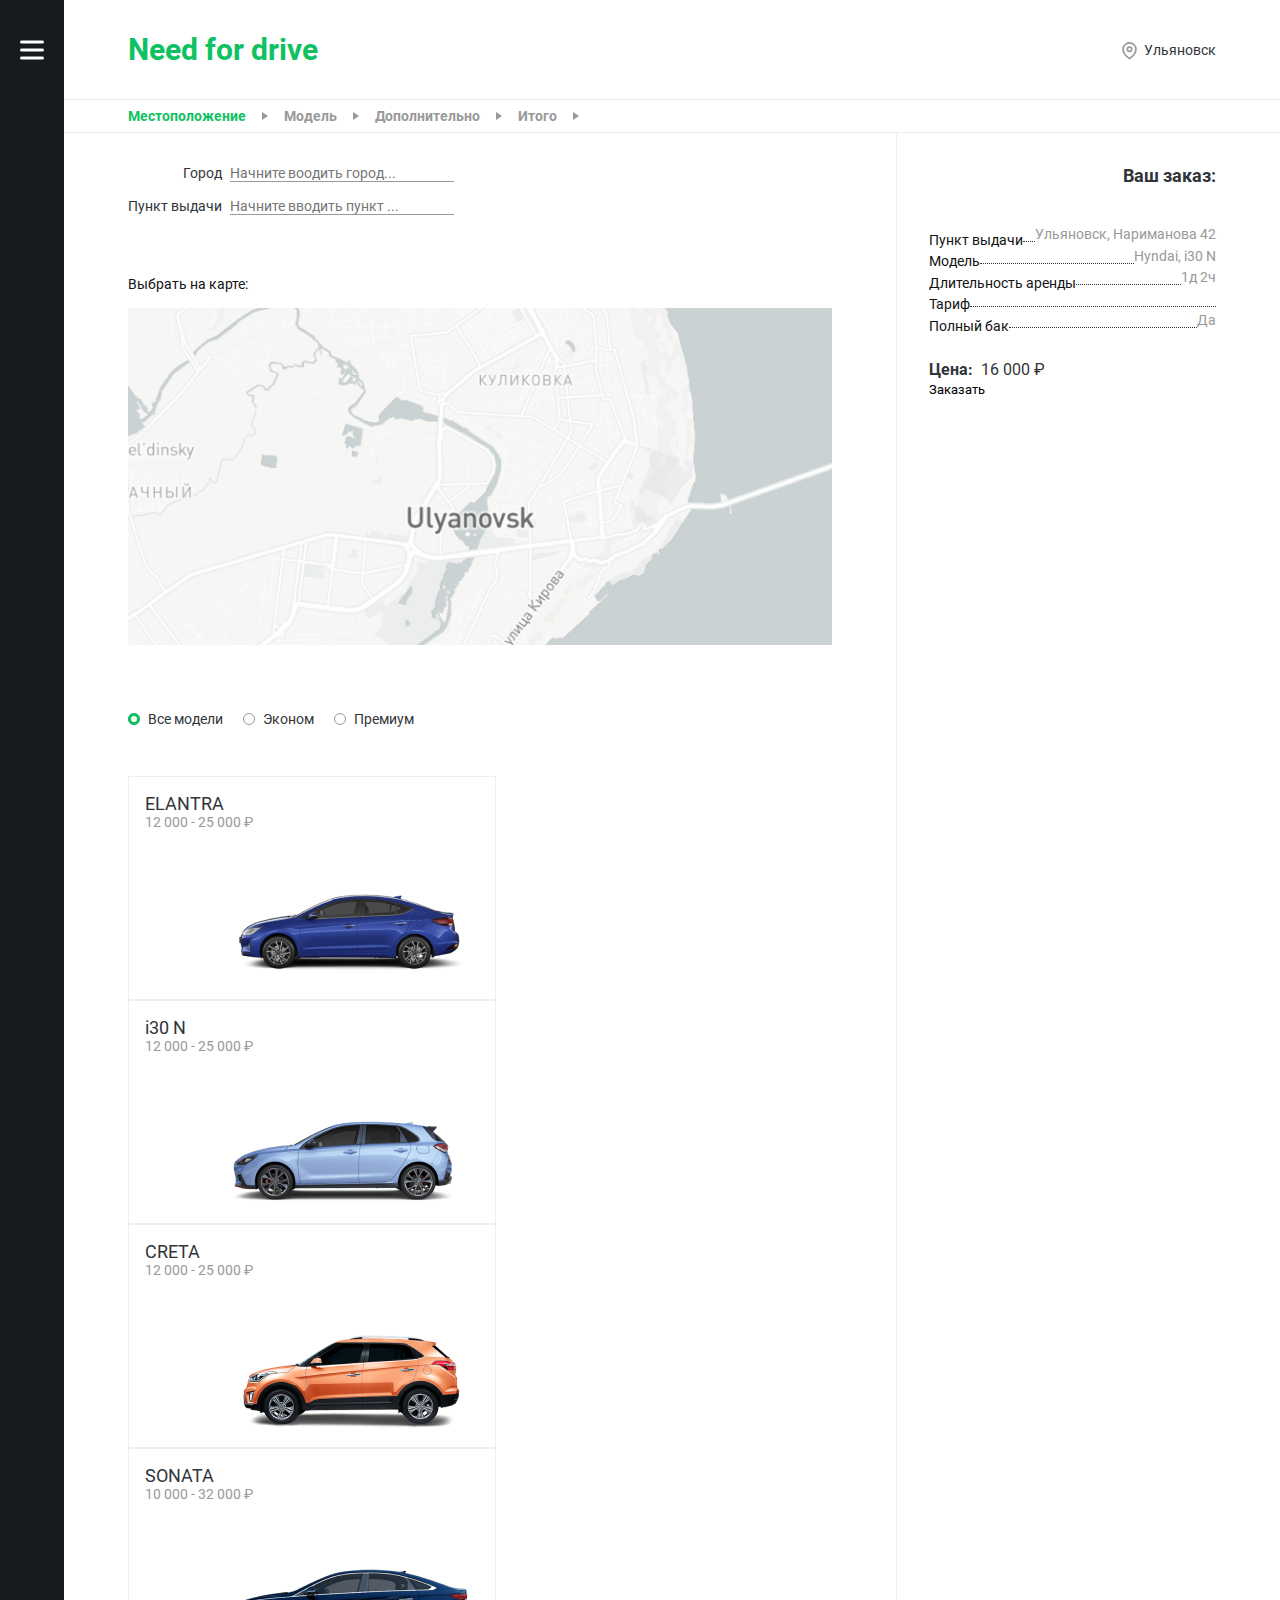
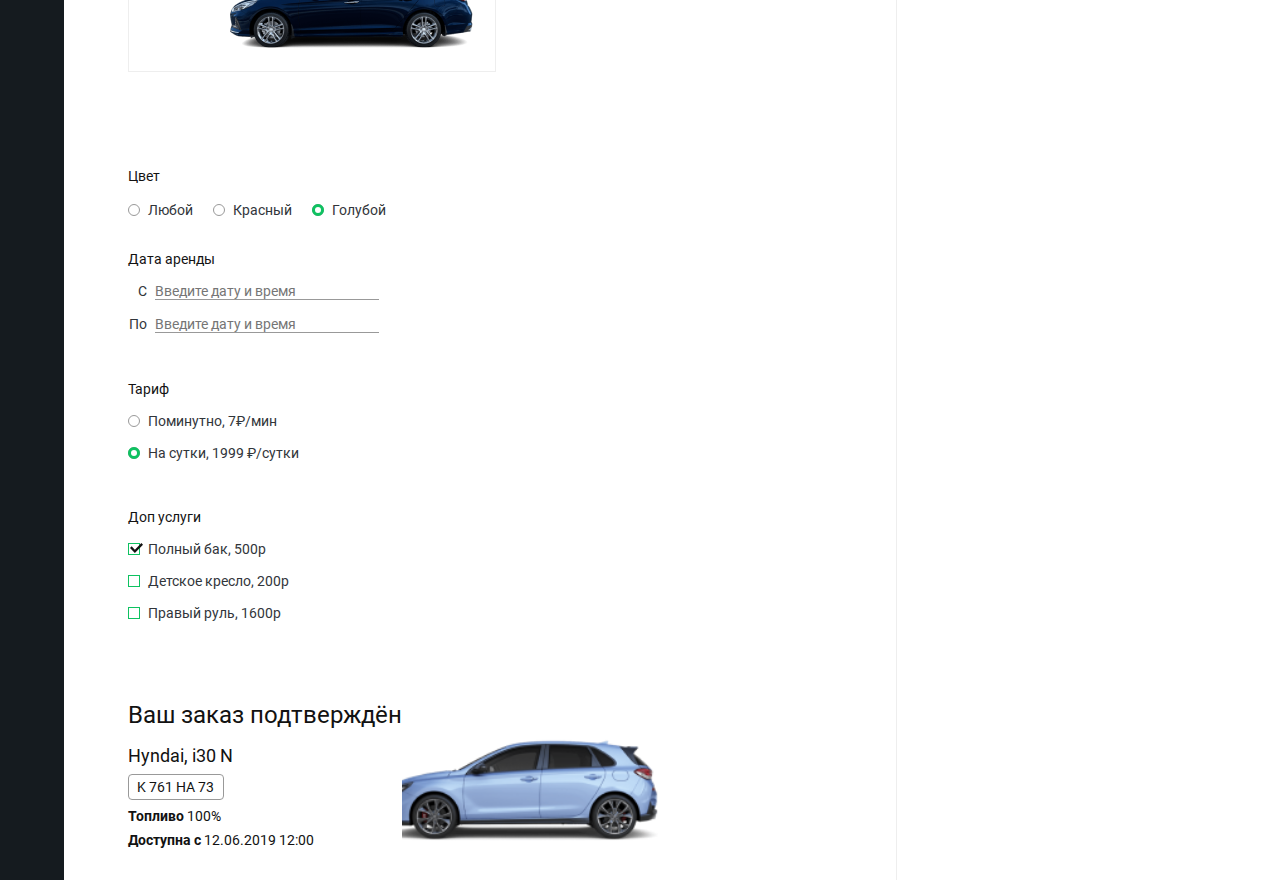
==== commit f5d22594: "not image" ====
--- a/order.html
+++ b/order.html
@@ -6,7 +6,7 @@
     <meta http-equiv="X-UA-Compatible" content="ie=edge">
     <link href="./assets/images/favicon.ico" rel="shortcut icon" type="image/x-icon">
     <title>Сar sharing</title>
-    <link rel="stylesheet" href="/./assets/styles/main.css">
+    <link rel="stylesheet" href="./assets/styles/main.css">
   </head>
   <body>
     <div class="page">
@@ -69,7 +69,7 @@
                   </form>
                   <div class="search__map-wrp">
                     <p class="search__map-text">Выбрать на карте:</p>
-                    <div class="image search__map"><img src="source/static/assets/images/carsharing/map.png" alt="map "></div>
+                    <div class="image search__map"><img src="assets/images/carsharing/map.png" alt="map "></div>
                   </div>
                 </div>
                 <div class="search__step">
@@ -85,22 +85,22 @@
                     <div class="search__car">
                       <div class="search__car-name">ELANTRA</div>
                       <div class="search__car-price">12 000 - 25 000 ₽</div>
-                      <div class="image search__car-image"><img src="source/static/assets/images/carsharing/catalog/image 1.png" alt="car"></div>
+                      <div class="image search__car-image"><img src="assets/images/carsharing/catalog/image 1.png" alt="car"></div>
                     </div>
                     <div class="search__car">
                       <div class="search__car-name">i30 N</div>
                       <div class="search__car-price">12 000 - 25 000 ₽</div>
-                      <div class="image search__car-image"><img src="source/static/assets/images/carsharing/catalog/image 2.png" alt="car"></div>
+                      <div class="image search__car-image"><img src="assets/images/carsharing/catalog/image 2.png" alt="car"></div>
                     </div>
                     <div class="search__car">
                       <div class="search__car-name">CRETA</div>
                       <div class="search__car-price">12 000 - 25 000 ₽</div>
-                      <div class="image search__car-image"><img src="source/static/assets/images/carsharing/catalog/image 3.png" alt="car"></div>
+                      <div class="image search__car-image"><img src="assets/images/carsharing/catalog/image 3.png" alt="car"></div>
                     </div>
                     <div class="search__car">
                       <div class="search__car-name">SONATA</div>
                       <div class="search__car-price">10 000 - 32 000 ₽</div>
-                      <div class="image search__car-image"><img src="source/static/assets/images/carsharing/catalog/image 4.png" alt="car"></div>
+                      <div class="image search__car-image"><img src="assets/images/carsharing/catalog/image 4.png" alt="car"></div>
                     </div>
                   </div>
                 </div>
@@ -151,7 +151,7 @@
                       <div class="search__order-tank"><b>Топливо</b> 100%</div>
                       <div class="search__order-date"><b>Доступна с</b> 12.06.2019 12:00</div>
                     </div>
-                    <div class="image search__order-image"><img src="source/static/assets/images/carsharing/catalog/image 2.png" alt="car"></div>
+                    <div class="image search__order-image"><img src="assets/images/carsharing/catalog/image 2.png" alt="car"></div>
                   </div>
                 </div>
               </div>
@@ -177,6 +177,6 @@
         </div>
       </div>
     </div>
-    <script type="text/javascript" src="/./assets/scripts/main.bundle.js" async defer></script>
+    <script type="text/javascript" src="./assets/scripts/main.bundle.js" async defer></script>
   </body>
 </html>